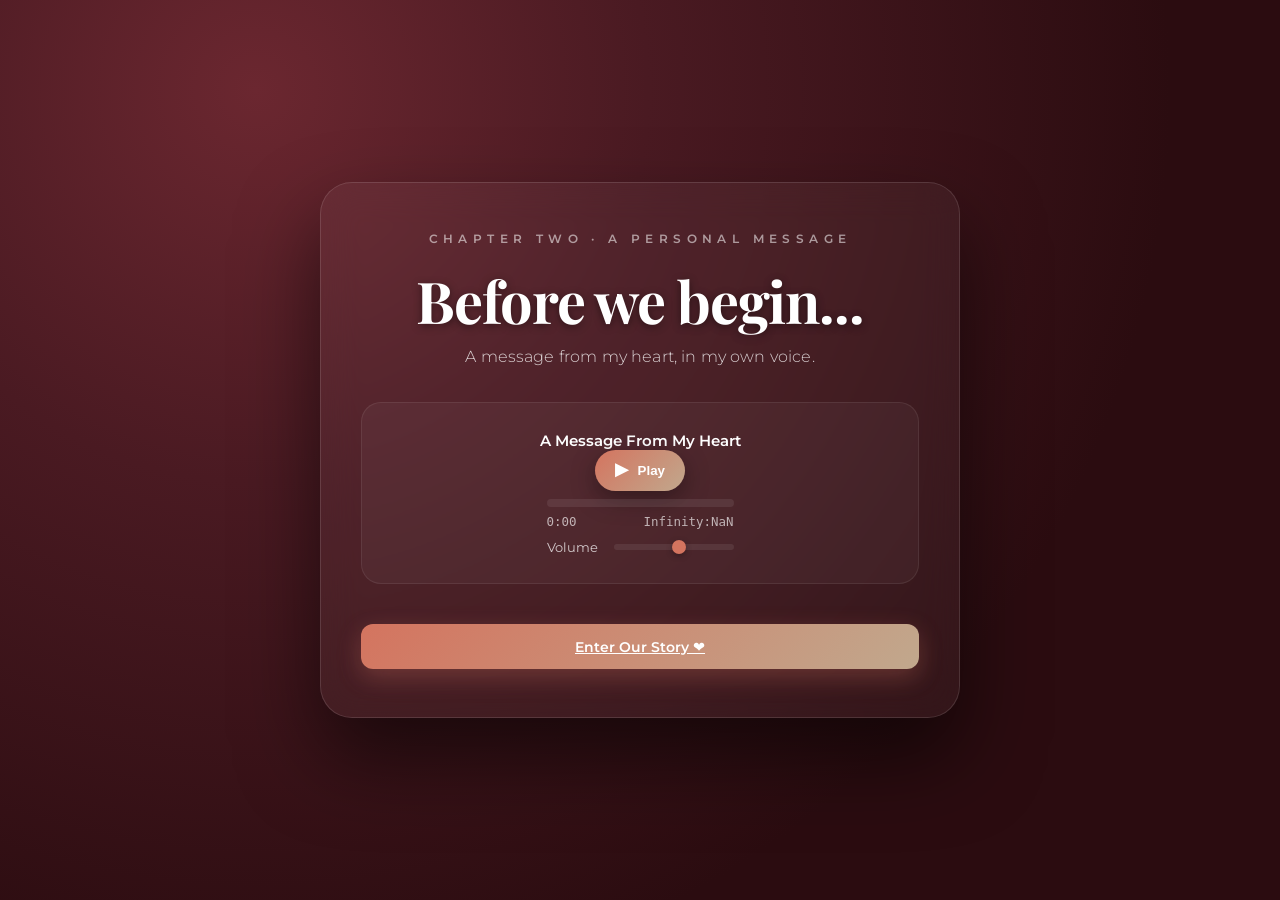
==== gateway.html @ 9b50cc60 "another test" ====
<!DOCTYPE html>
<html lang="en">
<head>
  <meta charset="UTF-8" />
  <meta name="viewport" content="width=device-width, initial-scale=1.0" />
  <title>RTJourney - Gateway</title>
  <link rel="stylesheet" href="style.css" />
  <link href="https://fonts.googleapis.com/css2?family=Playfair+Display:wght@600;700;900&family=Montserrat:wght@300;400;600;700&display=swap" rel="stylesheet">
</head>
<body>
  <div class="gateway-container">
    <div class="gateway-card">
      <p class="gateway-label">Chapter Two · A Personal Message</p>
      <h1>Before we begin...</h1>
      <p class="gateway-subtitle">A message from my heart, in my own voice.</p>

      <div class="audio-player">
        <div class="player-header">
          <span class="player-title">A Message From My Heart</span>
        </div>

        <div class="player-wrap">
          <audio id="gateway-audio" preload="auto">
            <source src="public/voice-note.ogg" type="audio/ogg">
            <source src="public/voice-note.mp3" type="audio/mpeg">
            Your browser does not support audio playback.
          </audio>

          <button id="gateway-play-btn" class="play-btn" aria-pressed="false" aria-label="Play audio">
            <span class="play-icon">▶</span>
            <span class="play-label">Play</span>
          </button>
          
          <div class="progress-container" aria-hidden="false">
            <div class="progress-bar" id="gateway-progress">
              <div class="progress-fill" id="gateway-progress-fill"></div>
            </div>
            <div class="time-row">
              <span id="gateway-current">0:00</span>
              <span id="gateway-duration">0:00</span>
            </div>
          </div>

          <div class="controls-row" style="margin-top:0.6rem;">
            <div class="volume-label">Volume</div>
            <input id="gateway-volume" class="volume-slider" type="range" min="0" max="100" value="55" aria-label="Volume">
          </div>
        </div>

        <!-- caption removed per design -->
      </div>

      <a href="story.html" id="enter-story-btn" class="btn-enter-story">Enter Our Story ❤️</a>
    </div>
  </div>
      <script>
        (function() {
          const audio = document.getElementById('gateway-audio');
          const btn = document.getElementById('gateway-play-btn');
          const progress = document.getElementById('gateway-progress');
          const fill = document.getElementById('gateway-progress-fill');
          const currentEl = document.getElementById('gateway-current');
          const durationEl = document.getElementById('gateway-duration');
          const volume = document.getElementById('gateway-volume');

          if (!audio || !btn) return;

          // Medium default volume
          audio.volume = 0.55;
          if (volume) volume.value = Math.round(audio.volume * 100);

          function formatTime(secs) {
            if (isNaN(secs)) return '0:00';
            const m = Math.floor(secs / 60);
            const s = Math.floor(secs % 60).toString().padStart(2, '0');
            return `${m}:${s}`;
          }

          // Update progress bar and time
          function updateProgress() {
            if (!audio.duration) return;
            const pct = (audio.currentTime / audio.duration) * 100;
            fill.style.width = pct + '%';
            currentEl.textContent = formatTime(audio.currentTime);
          }

          audio.addEventListener('timeupdate', updateProgress);

          audio.addEventListener('loadedmetadata', () => {
            durationEl.textContent = formatTime(audio.duration);
          });

          // Seek on progress bar click
          progress.addEventListener('click', (e) => {
            const rect = progress.getBoundingClientRect();
            const x = e.clientX - rect.left;
            const pct = Math.max(0, Math.min(1, x / rect.width));
            if (audio.duration) audio.currentTime = pct * audio.duration;
            updateProgress();
          });

          // Play/pause toggle
          btn.addEventListener('click', async () => {
            try {
              if (audio.paused) {
                await audio.play();
                btn.classList.add('playing');
                btn.setAttribute('aria-pressed', 'true');
                btn.querySelector('.play-label').textContent = 'Pause';
              } else {
                audio.pause();
                btn.classList.remove('playing');
                btn.setAttribute('aria-pressed', 'false');
                btn.querySelector('.play-label').textContent = 'Play';
              }
            } catch (err) {
              console.error('Playback failed:', err);
            }
          });

          audio.addEventListener('ended', () => {
            btn.classList.remove('playing');
            btn.setAttribute('aria-pressed', 'false');
            btn.querySelector('.play-label').textContent = 'Play';
            fill.style.width = '0%';
            currentEl.textContent = formatTime(0);
          });

          // Volume slider
          if (volume) {
            volume.addEventListener('input', (e) => {
              const v = parseInt(e.target.value, 10) / 100;
              audio.volume = v;
            });
          }
        })();
      </script>
        <script>
          // When user clicks Enter Our Story, mark to trigger celebration on next page
          (function(){
            const enterBtn = document.getElementById('enter-story-btn');
            if (!enterBtn) return;
            enterBtn.addEventListener('click', (e) => {
              // set flag so story page shows celebration immediately and hides content
              try { sessionStorage.setItem('celebrateOnLoad', 'true'); } catch (err) {}
              // allow link navigation to proceed
            });
          })();
        </script>
    </body>
    </html>
---- style.css ----
@import url('https://fonts.googleapis.com/css2?family=Outfit:wght@300;400;500;600;700&family=Playfair+Display:ital,wght@0,400;0,500;0,600;0,700;1,400;1,600&display=swap');

:root {
  --background: #fdfcf9;
  --foreground: #2d2624;
  --card: #ffffff;
  --card-foreground: #2d2624;
  --primary: #d4745f;
  --primary-light: #e8a898;
  --primary-rgb: 212, 116, 95;
  --accent: #c1a88d;
  --accent-light: #e5d5c8;
  --border: #f0e6e1;
  --muted-foreground: #7a6e6a;
  --shadow-sm: 0 2px 8px rgba(212, 116, 95, 0.04);
  --shadow-md: 0 10px 30px rgba(212, 116, 95, 0.06);
  --shadow-lg: 0 20px 40px rgba(212, 116, 95, 0.1);
  --radius: 1rem;
}

/* Base resets */
* {
  box-sizing: border-box;
  margin: 0;
  padding: 0;
}

html {
  font-family: 'Outfit', sans-serif;
  background-color: var(--background);
  color: var(--foreground);
  scroll-behavior: smooth;
}

body {
  min-height: 100vh;
  display: flex;
  flex-direction: column;
}

/* Typography utilities */
h1, h2, h3, .font-heading {
  font-family: 'Playfair Display', Georgia, serif;
}

.text-gradient {
  background: linear-gradient(135deg, var(--primary), var(--accent));
  -webkit-background-clip: text;
  -webkit-text-fill-color: transparent;
  background-clip: text;
}

/* Global helper classes */
.max-w-6xl {
  max-width: 1150px;
  margin: 0 auto;
  width: 100%;
}

.glow-hover {
  transition: all 0.3s ease;
}

.glow-hover:hover {
  box-shadow: 0 10px 30px rgba(var(--primary-rgb), 0.15);
  transform: translateY(-4px);
}

.heart-pulse {
  animation: heartPulse 1.5s ease-in-out infinite;
  display: inline-block;
}

@keyframes heartPulse {
  0%, 100% { transform: scale(1); }
  50% { transform: scale(1.15); }
}

/* Header Navbar Styles */
header.sticky-nav {
  position: sticky;
  top: 0;
  z-index: 50;
  border-bottom: 1px solid var(--border);
  overflow: hidden;
  height: 8rem;
  width: 100%;
  background-color: #000;
}

header.sticky-nav .nav-bg-wrapper {
  position: relative;
  width: 100%;
  height: 100%;
}

header.sticky-nav img.nav-bg-img {
  width: 100%;
  height: 100%;
  object-fit: cover;
  transition: all 0.3s ease;
  filter: brightness(0.75);
}

/* Dark overlay: fully clear by default, dims and blurs on hover */
header.sticky-nav .nav-overlay {
  position: absolute;
  inset: 0;
  background-color: rgba(0, 0, 0, 0.4);
  backdrop-filter: blur(2px);
  -webkit-backdrop-filter: blur(2px);
  transition: all 0.3s ease;
  z-index: 1;
}

header.sticky-nav .nav-content {
  position: absolute;
  inset: 0;
  z-index: 2;
  padding: 0 1.5rem;
  display: flex;
  align-items: center;
  justify-content: center;
}

header.sticky-nav .nav-title-group {
  position: absolute;
  left: 50%;
  transform: translateX(-50%);
  text-align: center;
}

header.sticky-nav .nav-title-group h1 {
  font-size: clamp(2.5rem, 5vw, 4rem);
  font-weight: 900;
  color: #ffffff;
  text-shadow: 0 3px 8px rgba(0,0,0,0.6);
  letter-spacing: -0.02em;
}

header.sticky-nav .nav-title-group p {
  font-size: 0.75rem;
  color: rgba(255, 255, 255, 0.9);
  text-shadow: 0 1px 2px rgba(0,0,0,0.5);
  margin-top: 0.2rem;
}

header.sticky-nav nav.nav-links {
  display: none;
  gap: 1.5rem;
}

header.sticky-nav nav.nav-links a {
  font-size: 0.8rem;
  font-weight: 500;
  color: #ffffff;
  text-shadow: 0 1px 2px rgba(0,0,0,0.5);
  text-decoration: none;
  transition: color 0.2s ease;
}

header.sticky-nav nav.nav-links a:hover {
  color: var(--primary-light);
}

header.sticky-nav .nav-heart {
  font-size: 1.25rem;
  cursor: pointer;
  transition: transform 0.2s ease;
  user-select: none;
  position: absolute;
  right: 1.5rem;
}

header.sticky-nav .nav-heart:hover {
  transform: scale(1.25);
}

/* Hero Section */
.hero-sec {
  position: relative;
  overflow: hidden;
  padding: 5rem 1.5rem;
}

.hero-bg-1 {
  position: absolute;
  top: 2.5rem;
  left: 2.5rem;
  width: 18rem;
  height: 18rem;
  background-color: rgba(212, 116, 95, 0.08);
  border-radius: 9999px;
  filter: blur(48px);
  pointer-events: none;
}

.hero-bg-2 {
  position: absolute;
  bottom: 2.5rem;
  right: 2.5rem;
  width: 24rem;
  height: 24rem;
  background-color: rgba(193, 168, 141, 0.08);
  border-radius: 9999px;
  filter: blur(64px);
  pointer-events: none;
}

.hero-grid {
  position: relative;
  display: grid;
  gap: 3rem;
  grid-template-columns: 1fr;
  align-items: center;
}

@media (min-width: 768px) {
  .hero-grid {
    grid-template-columns: 1fr 1fr;
  }
}

.hero-text-side {
  display: flex;
  flex-direction: column;
  gap: 1.5rem;
}

.hero-title-group h2 {
  font-size: 1.85rem;
  font-weight: 700;
  line-height: 1.15;
  margin-bottom: 0.75rem;
  white-space: nowrap;
  overflow-wrap: normal;
}

@media (min-width: 768px) {
  .hero-title-group h2 {
    font-size: 2.2rem;
  }
}

.hero-title-group p {
  font-size: 0.9rem;
  color: var(--muted-foreground);
}

.hero-cards-stack {
  display: flex;
  flex-direction: row;
  gap: 0.5rem;
  align-items: center;
  justify-content: center;
  background: linear-gradient(180deg, rgba(255,255,255,0.9), var(--card));
  border-radius: 9999px;
  padding: 0.6rem;
  width: max-content;
  height: auto;
  box-shadow: var(--shadow-lg);
  border: 1px solid var(--border);
  margin-top: 1rem;
  transition: transform 0.28s ease, box-shadow 0.28s ease;
}

.hero-cards-stack:hover {
  transform: translateY(-4px);
  box-shadow: 0 24px 42px rgba(212, 116, 95, 0.1);
}

/* Make two identical circular badges sit close together and allow wrapped text */
.hero-cards-stack .card-accent-border {
  width: 6.25rem;
  height: 6.25rem;
  padding: 0.6rem;
  border-radius: 50%;
  display: flex;
  flex-direction: column;
  align-items: center;
  justify-content: center;
  text-align: center;
  background: linear-gradient(180deg, rgba(255,255,255,0.6), rgba(245,240,238,0.6));
  border: 1px solid rgba(0,0,0,0.03);
  box-shadow: var(--shadow-sm);
  white-space: normal;
  overflow-wrap: break-word;
  word-break: break-word;
}

.hero-cards-stack .card-accent-border .card-bold {
  font-size: 0.95rem;
  line-height: 1.05;
}

.hero-cards-stack .card-accent-border .card-muted {
  font-size: 0.68rem;
  margin-top: 0.25rem;
}

@media (min-width: 768px) {
  .hero-cards-stack {
    gap: 0.6rem;
    padding: 0.75rem;
  }
  .hero-cards-stack .card-accent-border {
    width: 7rem;
    height: 7rem;
  }
}

.card-accent-border {
  background: var(--card);
  border: 1px solid var(--border);
  border-radius: var(--radius);
  padding: 1.25rem;
}

.card-accent-border p.card-bold {
  font-size: 0.9rem;
  font-weight: 600;
  margin-bottom: 0.25rem;
}

.card-accent-border p.card-muted {
  font-size: 0.75rem;
  color: var(--muted-foreground);
}

.hero-interactive-card {
  cursor: pointer;
  transition: all 0.3s ease;
}

.hero-interactive-card:hover {
  transform: scale(1.02);
}

.hero-interactive-card:active {
  transform: scale(0.98);
}

.hero-interactive-card .card-bold {
  font-size: 1.5rem !important;
}

.hero-img-side {
  position: relative;
  height: 20rem;
  min-height: 20rem;
  margin-top: 2.5rem;
}

@media (min-width: 768px) {
  .hero-img-side {
    height: 100%;
    min-height: 25rem;
    margin-top: 3rem;
  }
}

.hero-img-wrapper {
  position: absolute;
  inset: 0;
  border-radius: 50%;
  overflow: hidden;
  box-shadow: var(--shadow-md);
  transition: transform 0.45s ease;
}

@media (min-width: 768px) {
  .hero-img-wrapper {
    transform: translateX(8%);
  }
}

.hero-img-wrapper img {
  width: 100%;
  height: 100%;
  object-fit: cover;
  border-radius: 50%;
}

.hero-img-border {
  position: absolute;
  top: -0.9rem;
  left: -0.9rem;
  width: calc(100% + 1.8rem);
  height: calc(100% + 1.8rem);
  border: 2px solid var(--primary);
  border-radius: 50%;
  pointer-events: none;
  z-index: -1;
  transition: transform 0.45s ease;
}

@media (min-width: 768px) {
  .hero-img-border {
    transform: translateX(8%);
  }
}

/* Timeline Section */
.timeline-sec {
  padding: 5rem 1.5rem;
  background-color: rgba(212, 116, 95, 0.02);
}

.section-header {
  text-align: center;
  margin-bottom: 3.5rem;
}

.section-header h2 {
  font-size: 1.75rem;
  font-weight: 700;
  margin-bottom: 0.75rem;
}

@media (min-width: 768px) {
  .section-header h2 {
    font-size: 2.25rem;
  }
}

.section-header p {
  font-size: 0.9rem;
  color: var(--muted-foreground);
}

/* Desktop Timeline Layout */
.timeline-desktop {
  display: none;
  position: relative;
}

@media (min-width: 768px) {
  .timeline-desktop {
    display: block;
  }
}

.timeline-row {
  display: flex;
  margin-bottom: 3rem;
  position: relative;
}

.timeline-row.reverse {
  flex-direction: row-reverse;
}

.timeline-card-col {
  width: 50%;
  padding-right: 2rem;
  display: flex;
  align-items: center;
}

.timeline-row.reverse .timeline-card-col {
  padding-right: 0;
  padding-left: 2rem;
}

.timeline-card {
  background: var(--card);
  border: 1px solid var(--border);
  border-radius: var(--radius);
  padding: 1.5rem;
  width: 100%;
}

.timeline-card .icon {
  font-size: 1.5rem;
  margin-bottom: 0.5rem;
}

.day-badge {
  display: inline-block;
  background-color: rgba(212, 116, 95, 0.1);
  color: var(--primary);
  padding: 0.25rem 0.75rem;
  border-radius: 9999px;
  font-size: 0.75rem;
  font-weight: 600;
  margin-bottom: 0.5rem;
}

.timeline-card h3 {
  font-size: 1.15rem;
  font-weight: 700;
  margin-bottom: 0.25rem;
  font-style: italic;
}

.timeline-card .date {
  font-size: 0.75rem;
  color: var(--muted-foreground);
  margin-bottom: 0.5rem;
}

.timeline-card .desc {
  font-size: 0.8rem;
  line-height: 1.4;
  margin-bottom: 1rem;
}

.btn-proposal {
  width: 100%;
  background: linear-gradient(135deg, var(--primary), var(--accent));
  color: #ffffff;
  border: none;
  font-size: 0.75rem;
  font-weight: 600;
  padding: 0.6rem 1rem;
  border-radius: 0.5rem;
  cursor: pointer;
  transition: all 0.2s ease;
}

.btn-proposal:hover {
  box-shadow: 0 4px 12px rgba(var(--primary-rgb), 0.3);
  transform: scale(1.03);
}

.timeline-dot-col {
  width: 0;
  display: flex;
  justify-content: center;
  align-items: center;
  position: relative;
}

/* Timeline Emojis Connector segments */
.timeline-dot-col .connector-half {
  position: absolute;
  width: 1rem;
  display: flex;
  flex-direction: column;
  justify-content: space-around;
  align-items: center;
  pointer-events: none;
  z-index: 0;
}

.timeline-dot-col .connector-top {
  top: -24px;
  bottom: 20px;
}

.timeline-dot-col .connector-bottom {
  top: 20px;
  bottom: -24px;
}

.timeline-dot-col .connector-half span {
  font-size: 10px;
  opacity: 0.75;
  animation: heartPulse 1.5s ease-in-out infinite;
}

.timeline-dot-col .main-heart-dot {
  font-size: 1.5rem;
  z-index: 10;
  background-color: rgba(253, 252, 249, 0.95);
  padding: 0.25rem;
  border-radius: 9999px;
  border: 1px solid rgba(var(--primary-rgb), 0.15);
  user-select: none;
  box-shadow: var(--shadow-sm);
  display: flex;
  align-items: center;
  justify-content: center;
}

.timeline-space-col {
  width: 50%;
}

/* Mobile Timeline Layout */
.timeline-mobile {
  display: flex;
  flex-direction: column;
  gap: 1rem;
}

@media (min-width: 768px) {
  .timeline-mobile {
    display: none;
  }
}

.mobile-tabs {
  display: flex;
  gap: 0.5rem;
  overflow-x: auto;
  padding-bottom: 0.75rem;
  scrollbar-width: none;
}

.mobile-tabs::-webkit-scrollbar {
  display: none;
}

.mobile-tab-btn {
  flex-shrink: 0;
  background-color: var(--card);
  border: 1px solid var(--border);
  color: var(--foreground);
  padding: 0.5rem 1rem;
  border-radius: 0.5rem;
  font-size: 0.75rem;
  font-weight: 500;
  cursor: pointer;
  transition: all 0.2s ease;
}

.mobile-tab-btn.active {
  background-color: var(--primary);
  color: #ffffff;
  border-color: var(--primary);
}

/* Testimonials Section */
.testimonials-sec {
  padding: 5rem 1.5rem;
}

.testimonials-grid {
  display: none;
  grid-template-columns: repeat(auto-fit, minmax(20rem, 1fr));
  gap: 2rem;
  justify-items: center;
  align-items: start;
}

@media (min-width: 768px) {
  .testimonials-grid {
    display: grid;
  }
}

.testimonial-card {
  position: relative;
  border: 1px solid rgba(255,255,255,0.16);
  border-radius: 50%;
  padding: 2.25rem 2rem;
  display: flex;
  flex-direction: column;
  justify-content: center;
  align-items: center;
  text-align: center;
  overflow: hidden;
  width: min(28rem, 100%);
  min-height: 30rem;
  max-width: 28rem;
  margin: 0 auto;
  box-shadow: 0 28px 70px rgba(0, 0, 0, 0.12);
  backdrop-filter: blur(10px);
  background-clip: padding-box;
  gap: 1.25rem;
}

.testimonial-card > div {
  width: 100%;
  max-width: 22rem;
  margin: 0 auto;
  display: flex;
  flex-direction: column;
  align-items: center;
  justify-content: center;
  gap: 1rem;
}

.traits-group {
  justify-content: center;
}

.btn-secret {
  width: 100%;
  max-width: 15rem;
  margin: 1.75rem auto 0;
  display: block;
  background: linear-gradient(135deg, var(--primary), var(--accent));
  color: #ffffff;
  border: none;
  font-size: 0.85rem;
  font-weight: 600;
  padding: 0.85rem 1rem;
  border-radius: 1rem;
  cursor: pointer;
  transition: all 0.2s ease;
}

.bg-ray-gradient {
  background: radial-gradient(circle at top left, rgba(212, 116, 95, 0.24), rgba(212, 116, 95, 0.08) 40%, transparent 68%),
              radial-gradient(circle at bottom right, rgba(255, 255, 255, 0.3), transparent 54%),
              var(--card-background, rgba(255, 255, 255, 0.05));
}

.bg-teena-gradient {
  background: radial-gradient(circle at top right, rgba(193, 168, 141, 0.18), rgba(193, 168, 141, 0.08) 45%, transparent 72%),
              radial-gradient(circle at bottom left, rgba(255, 255, 255, 0.2), transparent 50%),
              var(--card-background, rgba(255, 255, 255, 0.05));
}

.testimonial-card .quote-mark {
  position: absolute;
  top: -0.75rem;
  right: 1rem;
  font-size: 2.5rem;
  opacity: 0.15;
  color: var(--primary);
  font-family: serif;
}

.testimonial-profile {
  margin-bottom: 1rem;
  text-align: center;
}

.testimonial-profile .testimonial-avatar {
  width: 6.5rem;
  height: 6.5rem;
  display: block;
  margin: 0 auto 0.75rem;
  border-radius: 9999px;
  object-fit: cover;
  border: 2px solid rgba(255,255,255,0.45);
  box-shadow: 0 18px 38px rgba(0, 0, 0, 0.14);
  transition: transform 0.3s ease, box-shadow 0.3s ease;
}

.testimonial-profile .testimonial-avatar:hover {
  transform: translateY(8px) scale(1.08);
  box-shadow: 0 22px 40px rgba(0, 0, 0, 0.2);
}

.testimonial-profile .emoji {
  font-size: 2rem;
  margin-bottom: 0.5rem;
}

.testimonial-profile h3 {
  font-size: 1.15rem;
  font-weight: 700;
  color: var(--foreground);
}

.testimonial-profile .nick {
  font-size: 0.75rem;
  color: var(--muted-foreground);
  margin-bottom: 0.15rem;
}

.testimonial-profile .loc {
  font-size: 0.75rem;
  color: var(--muted-foreground);
}

.testimonial-card blockquote {
  display: none;
}

.testimonial-card .hidden-quote {
  display: none;
}

.traits-group {
  display: flex;
  flex-wrap: wrap;
  gap: 0.5rem;
  margin-bottom: 1.25rem;
}

.trait-tag {
  background-color: var(--card);
  border: 1px solid var(--border);
  font-size: 0.7rem;
  font-weight: 500;
  padding: 0.25rem 0.65rem;
  border-radius: 9999px;
  cursor: default;
  transition: all 0.2s ease;
}

.trait-tag:hover {
  background-color: var(--primary);
  color: #ffffff;
  border-color: var(--primary);
}

.btn-secret {
  width: 100%;
  max-width: 14rem;
  margin: 0 auto;
  display: block;
  background: linear-gradient(135deg, var(--primary), var(--accent));
  color: #ffffff;
  border: none;
  font-size: 0.75rem;
  font-weight: 600;
  padding: 0.8rem 1rem;
  border-radius: 0.75rem;
  cursor: pointer;
  transition: all 0.2s ease;
}

.btn-secret:hover {
  box-shadow: 0 6px 16px rgba(var(--primary-rgb), 0.25);
  transform: translateY(2px) scale(1.02);
}

.btn-secret.btn-center {
  margin: 1rem auto 0;
}

.testimonial-card .decor-heart {
  position: relative;
  margin: 1rem auto 0;
  font-size: 1.5rem;
  opacity: 0.95;
}

/* Mobile Testimonials Layout */
.testimonials-mobile {
  display: block;
}

@media (min-width: 768px) {
  .testimonials-mobile {
    display: none;
  }
}

.mobile-carousel-indicator {
  display: flex;
  justify-content: center;
  gap: 0.5rem;
  margin-top: 1.5rem;
}

.carousel-dot {
  width: 0.5rem;
  height: 0.5rem;
  border-radius: 9999px;
  background-color: rgba(0, 0, 0, 0.1);
  border: none;
  cursor: pointer;
  transition: all 0.3s ease;
}

.carousel-dot.active {
  background-color: var(--primary);
  width: 1.5rem;
}

.love-banner {
  margin-top: 3.5rem;
  text-align: center;
}

.love-banner-card {
  background: var(--card);
  border: 1px solid var(--border);
  border-radius: var(--radius);
  padding: 1.75rem;
  max-width: 40rem;
  margin: 0 auto;
}

.love-banner-card p.quote {
  font-size: 1.1rem;
  font-weight: 700;
  margin-bottom: 0.75rem;
  line-height: 1.4;
}

.love-banner-card p.footer-note {
  font-size: 0.8rem;
  color: var(--muted-foreground);
}

/* Footer Section */
footer.site-footer {
  background-color: var(--card);
  border-top: 1px solid var(--border);
  padding: 3rem 1.5rem 2rem;
  margin-top: auto;
}

.footer-grid {
  display: grid;
  gap: 2.5rem;
  grid-template-columns: 1fr;
  margin-bottom: 2rem;
}

@media (min-width: 768px) {
  .footer-grid {
    grid-template-columns: repeat(3, 1fr);
  }
}

.footer-col {
  display: flex;
  flex-direction: column;
  gap: 0.75rem;
}

.footer-col .brand-title {
  font-size: 1.15rem;
  font-weight: 700;
  background: linear-gradient(135deg, var(--primary), var(--accent));
  -webkit-background-clip: text;
  -webkit-text-fill-color: transparent;
  background-clip: text;
  display: inline-block;
}

.footer-col h3 {
  font-size: 0.85rem;
  font-weight: 600;
  letter-spacing: 0.05em;
  text-transform: uppercase;
}

.footer-col p, .footer-col ul {
  font-size: 0.75rem;
  color: var(--muted-foreground);
  line-height: 1.5;
}

.footer-col ul {
  list-style-type: none;
  display: flex;
  flex-direction: column;
  gap: 0.35rem;
}

.footer-divider {
  border-top: 1px solid var(--border);
  margin-bottom: 1.5rem;
}

.footer-bottom {
  display: flex;
  flex-direction: column;
  gap: 1rem;
  font-size: 0.75rem;
  color: var(--muted-foreground);
  text-align: center;
}

@media (min-width: 768px) {
  .footer-bottom {
    flex-direction: row;
    justify-content: space-between;
    text-align: left;
  }
}

/* Balloon Celebration elements */
.balloon-wrapper {
  position: fixed;
  inset: 0;
  pointer-events: none;
  z-index: 9999;
  overflow: hidden;
  opacity: 0;
  transition: opacity 1s ease;
}

.balloon-wrapper.active {
  opacity: 1;
  pointer-events: auto;
}

/* Dark, warm overlay behind balloons to complement fonts/colors */
.balloon-wrapper::before {
  content: '';
  position: absolute;
  inset: 0;
  z-index: 0;
  /* Strong, nearly-opaque warm overlay so underlying page cannot be seen */
  background: radial-gradient(circle at 20% 10%, rgba(107,39,48,0.96), rgba(42,14,18,0.98));
}

.balloon-container { z-index: 1; position: relative; }
.balloon-text { z-index: 2; }

/* Make the anniversary message cover the entire viewport */
.balloon-text-box {
  width: 100%;
  height: 100vh; /* full viewport height */
  display: flex;
  align-items: center;
  justify-content: center;
  flex-direction: column;
  text-align: center;
  z-index: 3;
}

.balloon-text-box h2 {
  color: #fff;
  font-size: clamp(2.4rem, 5vw, 5rem);
  margin: 0 1rem 0.5rem;
  transform-origin: center center;
  animation: anniversaryEntrance 1s cubic-bezier(.2,.9,.3,1) both;
}

.balloon-text-box p {
  color: rgba(255,255,255,0.95);
  font-size: clamp(1.4rem, 2.4vw, 2.4rem);
  transform-origin: center center;
  animation: anniversaryEntrance 1s cubic-bezier(.2,.9,.3,1) both;
  animation-delay: 0.12s;
  font-weight: 600;
  margin: 0;
}

/* Background bubbles behind balloons for richer celebratory backdrop */
.bg-bubbles {
  position: absolute;
  inset: 0;
  z-index: 0;
  overflow: hidden;
  pointer-events: none;
}
.bg-bubble {
  position: absolute;
  border-radius: 50%;
  background: rgba(255,255,255,0.06);
  box-shadow: inset 0 2px 6px rgba(255,255,255,0.02);
  opacity: 0.6;
  animation: bubbleFloat 8s linear infinite;
}
@keyframes bubbleFloat {
  0% { transform: translateY(100vh) scale(0.6); opacity: 0; }
  10% { opacity: 0.6; }
  80% { opacity: 0.6; }
  100% { transform: translateY(-30vh) scale(1); opacity: 0; }
}

/* Anniversary text entrance animation */
@keyframes anniversaryEntrance {
  0% { transform: translateY(18px) scale(0.96); opacity: 0; }
  60% { transform: translateY(-6px) scale(1.02); opacity: 1; }
  100% { transform: translateY(0) scale(1); opacity: 1; }
}

/* Story page background: blend of sea blue, sunset, faded pink, light blue and teal */
body.story-page {
  background: linear-gradient(135deg, #2e8bc0 0%, #2e8bc0 22%, #f78056 40%, #f3b3c2 54%, #ffffff 72%, #eef6ff 88%, #2b9b9b 100%);
  min-height: 100vh;
  background-attachment: fixed;
}

/* When celebration is active, hide page chrome to avoid mixing with navbar */
/* Smoothly fade page chrome during celebration */
header, main, footer, .sticky-nav, .nav-content, .fab-celebrate, .modal-overlay {
  transition: opacity 0.9s ease;
}

body.celebration-active header,
body.celebration-active main,
body.celebration-active footer,
body.celebration-active .sticky-nav,
body.celebration-active .nav-content,
body.celebration-active .fab-celebrate,
body.celebration-active .modal-overlay {
  opacity: 0;
  pointer-events: none;
}

/* Ensure balloon overlay remains interactive and on top */
body.celebration-active .balloon-wrapper {
  pointer-events: auto;
}

.balloon-container {
  position: relative;
  width: 100%;
  height: 100%;
}

.balloon-text {
  position: absolute;
  inset: 0;
  display: flex;
  align-items: center;
  justify-content: center;
  animation: fadeIn 0.5s ease-out;
}

.balloon-text-box {
  text-align: center;
  padding: 1.5rem;
}

.balloon-text-box h2 {
  font-size: 2.5rem;
  font-weight: 700;
  color: var(--primary);
  margin-bottom: 0.75rem;
  animation: bounce 0.5s ease-in-out infinite alternate;
}

@media (min-width: 768px) {
  .balloon-text-box h2 {
    font-size: 3.5rem;
  }
}

.balloon-text-box p {
  font-size: 1.25rem;
  font-weight: 500;
}

.balloon-particle {
  position: absolute;
  animation: float-balloon 4s ease-in infinite;
}

@keyframes fadeIn {
  from { opacity: 0; }
  to { opacity: 1; }
}

@keyframes bounce {
  from { transform: translateY(0); }
  to { transform: translateY(-10px); }
}

@keyframes float-balloon {
  0% {
    bottom: -100px;
    opacity: 0;
  }
  10% {
    opacity: 1;
  }
  90% {
    opacity: 1;
  }
  100% {
    bottom: 100vh;
    opacity: 0;
    transform: translateX(100px);
  }
}

/* Navbar balloons */
.navbar-balloons {
  position: absolute;
  top: 0;
  left: 0;
  right: 0;
  height: 100%;
  pointer-events: none;
  z-index: 60;
  overflow: visible;
}
.navbar-balloon {
  position: absolute;
  border-radius: 50%;
  box-shadow: 0 8px 18px rgba(0,0,0,0.12);
  opacity: 0.95;
  transform-origin: center bottom;
  animation: navFloat 6s ease-in-out infinite;
}
@keyframes navFloat {
  0% { transform: translateY(0) translateX(0) rotate(0deg); }
  25% { transform: translateY(-8px) translateX(6px) rotate(4deg); }
  50% { transform: translateY(-14px) translateX(-6px) rotate(-3deg); }
  75% { transform: translateY(-8px) translateX(6px) rotate(2deg); }
  100% { transform: translateY(0) translateX(0) rotate(0deg); }
}

/* Longer, slower variation */
.navbar-balloon.slow { animation-duration: 9s; }
.navbar-balloon.fast { animation-duration: 5s; }


.fab-celebrate {
  position: fixed;
  bottom: 1.5rem;
  right: 1.5rem;
  z-index: 40;
  display: flex;
  align-items: center;
  gap: 0.5rem;
  background-color: rgba(255, 255, 255, 0.9);
  backdrop-filter: blur(8px);
  -webkit-backdrop-filter: blur(8px);
  border: 1px solid var(--border);
  box-shadow: var(--shadow-lg);
  padding: 0.65rem 1.25rem;
  border-radius: 9999px;
  font-size: 0.75rem;
  font-weight: 600;
  color: var(--primary);
  cursor: pointer;
  transition: all 0.3s ease;
  border: none;
}

.fab-celebrate:hover {
  transform: scale(1.05);
  box-shadow: 0 15px 35px rgba(212, 116, 95, 0.15);
}

.fab-celebrate:active {
  transform: scale(0.95);
}

.fab-celebrate span.balloon {
  animation: bounce 0.6s ease-in-out infinite alternate;
  display: inline-block;
}

/* Modals Overlay (View Proposal & Secrets Modal) */
.modal-overlay {
  position: fixed;
  inset: 0;
  z-index: 100;
  display: flex;
  align-items: center;
  justify-content: center;
  background-color: rgba(0, 0, 0, 0.5);
  backdrop-filter: blur(4px);
  -webkit-backdrop-filter: blur(4px);
  padding: 1rem;
  animation: fadeIn 0.3s ease-out;
}

.modal-box {
  background: var(--card);
  border-radius: var(--radius);
  box-shadow: var(--shadow-lg);
  max-width: 28rem;
  width: 100%;
  overflow: hidden;
  animation: slideUp 0.3s cubic-bezier(0.16, 1, 0.3, 1);
  display: flex;
  flex-direction: column;
}

@keyframes slideUp {
  from { transform: translateY(15px); opacity: 0; }
  to { transform: translateY(0); opacity: 1; }
}

.modal-img-area {
  position: relative;
  width: 100%;
  height: 15rem;
}

.modal-img-area img {
  width: 100%;
  height: 100%;
  object-fit: cover;
}

.modal-body {
  padding: 1.5rem;
  text-align: center;
}

.modal-body h3 {
  font-size: 1.35rem;
  font-weight: 700;
  margin-bottom: 0.5rem;
}

.modal-body p.modal-subtitle {
  font-size: 0.75rem;
  color: var(--muted-foreground);
  margin-bottom: 1rem;
}

.modal-body p.modal-desc {
  font-size: 0.9rem;
  line-height: 1.5;
  font-style: italic;
  margin-bottom: 1.5rem;
}

.btn-modal-close {
  width: 100%;
  background-color: var(--primary);
  color: #ffffff;
  border: none;
  font-size: 0.8rem;
  font-weight: 600;
  padding: 0.7rem;
  border-radius: 0.5rem;
  cursor: pointer;
  transition: background-color 0.2s ease;
}

.btn-modal-close:hover {
  background-color: rgba(var(--primary-rgb), 0.9);
}

.balloon-dismiss-btn {
  position: fixed;
  inset: 0;
  background: transparent;
  border: none;
  cursor: default;
  z-index: 5;
  pointer-events: auto;
}

/* --- Multi-page Chapter Redesign Additions --- */

/* Page transition overlays */
.transition-overlay {
  position: fixed;
  inset: 0;
  background-color: var(--background);
  z-index: 10000;
  opacity: 1;
  pointer-events: auto;
  transition: opacity 0.5s ease;
}
.transition-overlay.fade-out-trigger {
  opacity: 1;
  pointer-events: auto;
}
.transition-overlay.inactive {
  opacity: 0;
  pointer-events: none;
}

/* Chapter 1: Welcome experience elements */
.welcome-container {
  display: flex;
  flex-direction: column;
  align-items: center;
  justify-content: center;
  min-height: calc(100vh - 8rem);
  padding: 2rem 1.5rem;
  position: relative;
  overflow: hidden;
}

.welcome-title-group {
  text-align: center;
  margin-bottom: 2.5rem;
  z-index: 10;
}

.welcome-title-group h2 {
  font-family: 'Playfair Display', Georgia, serif;
  font-size: 2.25rem;
  font-weight: 700;
  margin-bottom: 0.5rem;
  color: var(--foreground);
}

.welcome-title-group p {
  color: var(--muted-foreground);
  font-size: 0.9rem;
}

/* Treasure Hunt styles */
.progress-bar-container {
  width: 100%;
  max-width: 320px;
  background-color: rgba(212, 116, 95, 0.05);
  border: 1px solid var(--border);
  height: 2.5rem;

/* Floating CTA that navigates to the next chapters page */
.floating-cta {
  position: fixed;
  left: 50%;
  transform: translateX(-50%);
  bottom: 1.25rem;
  z-index: 60;
  background: linear-gradient(90deg, rgba(217,75,75,0.95), rgba(74,99,255,0.95));
  color: #fff;
  padding: 0.9rem 1.25rem;
  border-radius: 9999px;
  box-shadow: 0 12px 30px rgba(0,0,0,0.18);
  font-weight: 600;
  font-size: 0.95rem;
  text-decoration: none;
  display: inline-block;
  text-align: center;
  transition: transform 0.25s ease, box-shadow 0.25s ease, opacity 0.2s ease;
}
.floating-cta:hover { transform: translateX(-50%) translateY(-6px) scale(1.02); box-shadow: 0 18px 40px rgba(0,0,0,0.22); }
.floating-cta:active { transform: translateX(-50%) scale(0.98); }

/* Next page content styles */
.next-main {
  min-height: calc(100vh - 8rem);
  padding: 4rem 1.5rem;
  display: flex;
  align-items: flex-start;
  justify-content: center;
  gap: 2rem;
}
.next-card {
  background: rgba(255,255,255,0.92);
  border: 1px solid rgba(0,0,0,0.04);
  border-radius: 1rem;
  padding: 2rem;
  max-width: 60rem;
  width: 100%;
  box-shadow: var(--shadow-md);
}
.next-section-header {
  text-align: center;
  margin-bottom: 1rem;
}
.next-section-header h2 { font-size: 2rem; color: #111; }
.next-section-header p { color: rgba(0,0,0,0.6); }
.next-columns { display: grid; grid-template-columns: 1fr; gap: 1.5rem; }
@media (min-width: 768px) { .next-columns { grid-template-columns: 1fr 1fr; } }
.next-section { background: transparent; padding: 1rem; border-radius: 0.75rem; }
.next-section h3 { margin-bottom: 0.5rem; font-size: 1.25rem; }
.next-section p { color: var(--muted-foreground); line-height: 1.5; }

/* Interactive CTA Section on story page */
.next-cta-section {
  display: flex;
  justify-content: center;
  align-items: center;
  padding: 2rem 1rem;
}
.next-cta-section { pointer-events: auto; }

/* Small CTA link used under the love-banner */
.small-cta {
  display: inline-block;
  font-size: 0.95rem;
  font-weight: 700;
  color: var(--primary);
  text-decoration: none;
  padding: 0.4rem 0.8rem;
  border-radius: 9999px;
  border: 1px solid rgba(0,0,0,0.04);
  background: rgba(255,255,255,0.06);
  transition: transform 0.18s ease, box-shadow 0.18s ease, background-color 0.18s ease;
}
.small-cta:hover { transform: translateY(-2px); box-shadow: 0 8px 20px rgba(0,0,0,0.12); background: rgba(217,75,75,0.06); }
.next-cta-bar {
  display: block;
  width: 100%;
  max-width: 1100px;
  background: linear-gradient(90deg, rgba(217,75,75,0.95), rgba(74,99,255,0.95));
  color: #fff;
  padding: 1.25rem 2rem;
  border-radius: 12px;
  text-decoration: none;
  box-shadow: 0 12px 32px rgba(0,0,0,0.18);
  transition: transform 0.25s ease, box-shadow 0.25s ease, background-position 0.4s ease;
  background-size: 200% 100%;
  background-position: left center;
  border: 2px solid rgba(255,255,255,0.12);
  position: relative;
  overflow: hidden;
}
.next-cta-bar:focus { outline: 3px solid rgba(255,255,255,0.2); }
.next-cta-bar .cta-content { display:flex; flex-direction:row; gap:1rem; align-items:center; justify-content:center; }
.next-cta-bar strong { font-size: 1.05rem; }
.next-cta-bar .cta-sub { display:block; font-weight:500; opacity:0.95; }
.next-cta-bar:hover { transform: translateY(-6px); box-shadow: 0 22px 50px rgba(0,0,0,0.28); background-position: right center; }
.next-cta-bar:active { transform: translateY(-2px) scale(0.995); }

/* subtle interactive border glow */
.next-cta-bar::after {
  content: '';
  position: absolute;
  inset: -4px;
  border-radius: 14px;
  pointer-events: none;
  box-shadow: 0 0 0 0 rgba(255,255,255,0.06);
  transition: box-shadow 0.28s ease;
}
.next-cta-bar:hover::after { box-shadow: 0 8px 40px rgba(255,255,255,0.06); }


  border-radius: 9999px;
  margin-bottom: 3rem;
  display: flex;
  align-items: center;
  justify-content: space-between;
  padding: 0 1.25rem;
  position: relative;
  z-index: 10;
}

.progress-bar-container span {
  font-size: 0.85rem;
  font-weight: 600;
  color: var(--primary);
  z-index: 2;
}

.progress-bar-fill {
  position: absolute;
  left: 0;
  top: 0;
  bottom: 0;
  background: linear-gradient(135deg, var(--primary-light), var(--primary));
  border-radius: 9999px;
  width: 0%;
  transition: width 0.4s cubic-bezier(0.4, 0, 0.2, 1);
  z-index: 1;
  opacity: 0.25;
}

.hidden-heart {
  position: absolute;
  font-size: 1.5rem;
  cursor: pointer;
  z-index: 20;
  transition: all 0.3s ease;
  user-select: none;
  animation: heartPulse 1.8s ease-in-out infinite alternate;
  display: flex;
  align-items: center;
  justify-content: center;
}

.hidden-heart:hover {
  transform: scale(1.3);
}

.hidden-heart.found {
  opacity: 0;
  transform: scale(2.5);
  pointer-events: none;
}

/* Memory Jar layout */
.memory-jar-container {
  position: relative;
  width: 140px;
  height: 190px;
  margin-bottom: 3rem;
  z-index: 10;
  user-select: none;
}

.memory-jar {
  width: 100%;
  height: 100%;
  border: 2px solid rgba(212, 116, 95, 0.25);
  border-top-width: 5px;
  border-radius: 25% 25% 15% 15% / 18% 18% 12% 12%;
  background: linear-gradient(135deg, rgba(255,255,255,0.45), rgba(255,255,255,0.1));
  backdrop-filter: blur(8px);
  -webkit-backdrop-filter: blur(8px);
  box-shadow: 0 15px 35px rgba(212, 116, 95, 0.08), inset 0 5px 15px rgba(255,255,255,0.6);
  position: relative;
  overflow: hidden;
  transition: transform 0.2s ease;
}

.memory-jar-container:hover .memory-jar {
  transform: scale(1.03) rotate(1deg);
}

.memory-jar-container:active .memory-jar {
  transform: scale(0.97);
}

.jar-lid {
  position: absolute;
  top: -8px;
  left: 50%;
  transform: translateX(-50%);
  width: 60px;
  height: 12px;
  background-color: var(--accent);
  border-radius: 4px;
  border: 1px solid rgba(0,0,0,0.08);
  box-shadow: 0 2px 4px rgba(0,0,0,0.05);
  z-index: 5;
}

.jar-tag {
  position: absolute;
  top: 30px;
  left: 20px;
  background-color: #fdfaf6;
  border: 1px solid #e3d3c1;
  border-radius: 3px;
  padding: 0.15rem 0.4rem;
  font-size: 8px;
  font-weight: 600;
  color: var(--muted-foreground);
  transform: rotate(-12deg);
  box-shadow: 0 2px 5px rgba(0,0,0,0.05);
  z-index: 4;
  pointer-events: none;
}

.jar-heart {
  position: absolute;
  font-size: 12px;
  color: var(--primary);
  animation: floatUp 3s ease-in-out infinite alternate;
  pointer-events: none;
}

/* Floating scrolls / notes */
.jar-scroll-note {
  position: fixed;
  left: 50%;
  top: 50%;
  transform: translate(-50%, -50%) scale(0);
  background: #fffdf9;
  border: 1px solid #f2e7db;
  border-left: 8px solid var(--primary);
  border-radius: 0.5rem;
  box-shadow: var(--shadow-lg);
  padding: 1.75rem;
  max-width: 320px;
  width: 90%;
  z-index: 500;
  opacity: 0;
  transition: all 0.4s cubic-bezier(0.175, 0.885, 0.32, 1.275);
  text-align: center;
}

.jar-scroll-note.active {
  transform: translate(-50%, -50%) scale(1);
  opacity: 1;
}

.jar-scroll-note h4 {
  font-family: 'Playfair Display', Georgia, serif;
  font-size: 1.25rem;
  margin-bottom: 0.75rem;
  color: var(--primary);
}

.jar-scroll-note p {
  font-size: 0.85rem;
  font-style: italic;
  line-height: 1.5;
  margin-bottom: 1.25rem;
}

.jar-scroll-note button {
  background: var(--primary);
  color: white;
  border: none;
  font-size: 0.75rem;
  font-weight: 600;
  padding: 0.5rem 1.25rem;
  border-radius: 0.25rem;
  cursor: pointer;
  transition: background 0.2s ease;
}

.jar-scroll-note button:hover {
  background: rgba(var(--primary-rgb), 0.9);
}

/* Floating Love Notes envelopes */
.floating-envelope {
  position: absolute;
  font-size: 1.5rem;
  cursor: pointer;
  z-index: 15;
  user-select: none;
  animation: floatEnvelope 8s linear infinite;
  transition: transform 0.2s ease, opacity 0.3s ease;
}

.floating-envelope:hover {
  transform: scale(1.2) rotate(10deg);
}

@keyframes floatEnvelope {
  0% {
    transform: translateY(110vh) rotate(0deg);
    opacity: 0;
  }
  10% {
    opacity: 1;
  }
  90% {
    opacity: 1;
  }
  100% {
    transform: translateY(-20vh) rotate(360deg);
    opacity: 0;
  }
}

/* Page 2: Audio Gateway Custom Player styling */
.gateway-container {
  display: flex;
  flex-direction: column;
  align-items: center;
  justify-content: center;
  min-height: 100vh;
  padding: 3rem 1.5rem;
  /* Warmer, richer gradient inspired by the provided image */
  background: radial-gradient(circle at 20% 10%, #6b2730 0%, #4a1a22 30%, #2b0c10 70%);
  color: #fdfcf9;
  position: relative;
  overflow: hidden;
}

.gateway-card {
  background: rgba(255, 255, 255, 0.045);
  backdrop-filter: blur(18px);
  -webkit-backdrop-filter: blur(18px);
  border: 1.5px solid rgba(255, 255, 255, 0.12);
  border-radius: 2rem;
  padding: 3rem 2.5rem;
  width: 100%;
  max-width: 640px;
  box-shadow: 0 40px 80px rgba(0, 0, 0, 0.55);
  display: flex;
  flex-direction: column;
  align-items: center;
  text-align: center;
  z-index: 10;
}

.gateway-card h1 {
  font-family: 'Playfair Display', Georgia, serif;
  font-size: clamp(2.4rem, 4.5vw, 4rem);
  margin-bottom: 0.6rem;
  color: #fff;
  font-weight: 700;
  white-space: nowrap; /* keep on a single line */
}

.gateway-card .gateway-label {
  font-size: 0.75rem;
  letter-spacing: 0.35em;
  text-transform: uppercase;
  color: rgba(255, 255, 255, 0.55);
  margin-bottom: 1rem;
}

.gateway-card .gateway-subtitle {
  font-size: 1rem;
  color: rgba(255, 255, 255, 0.78);
  margin-bottom: 2.25rem;
  letter-spacing: 0.01em;
}

.gateway-card h2 {
  font-family: 'Playfair Display', Georgia, serif;
  font-size: 2rem;
  margin-bottom: 0.5rem;
  color: #fff;
  font-weight: 700;
}

.gateway-card p.theme-desc {
  font-size: 0.85rem;
  color: rgba(255, 255, 255, 0.6);
  margin-bottom: 2rem;
  letter-spacing: 0.05em;
  text-transform: uppercase;
}

.gateway-card .audio-player {
  width: 100%;
  background: rgba(255, 255, 255, 0.04);
  border: 1.25px solid rgba(255, 255, 255, 0.08);
  border-radius: 1.25rem;
  padding: 1.75rem;
  margin-bottom: 2.5rem;
  display: flex;
  flex-direction: column;
  align-items: center;
}
}

.player-header {
  width: 100%;
  display: flex;
  align-items: center;
  justify-content: flex-start;
}

.player-title {
  font-size: 0.95rem;
  font-weight: 700;
  color: #fff;
}

.audio-player audio {
  width: 100%;
  border-radius: 1rem;
  background: rgba(255, 255, 255, 0.03);
}

.audio-caption {
  width: 100%;
  font-size: 0.82rem;
  color: rgba(255, 255, 255, 0.75);
  background: rgba(255, 255, 255, 0.04);
  border-radius: 1rem;
  padding: 1rem 1.1rem;
  line-height: 1.5;
  text-align: left;
}

/* Waveform anim */
.waveform {
  display: flex;
  align-items: center;
  justify-content: center;
  gap: 5px;
  height: 48px;
  margin-bottom: 1.5rem;
  width: 100%;
}

.wave-bar {
  width: 4px;
  height: 100%;
  background-color: var(--primary);
  border-radius: 4px;
  transform: scaleY(0.15);
  transform-origin: center;
  transition: transform 0.15s ease, background-color 0.3s ease;
}

.wave-bar.playing {
  animation: waveBarPulse 1.2s ease-in-out infinite alternate;
}

@keyframes waveBarPulse {
  0% { transform: scaleY(0.15); }
  100% { transform: scaleY(1); }
}

.player-controls {
  display: flex;
  align-items: center;
  justify-content: center;
  gap: 1.5rem;
  width: 100%;
  margin-bottom: 1rem;
}

.btn-play-pause {
  background: var(--primary);
  border: none;
  width: 48px;
  height: 48px;
  border-radius: 50%;
  display: flex;
  align-items: center;
  justify-content: center;
  cursor: pointer;
  color: white;
  transition: all 0.2s ease;
  box-shadow: 0 4px 15px rgba(212, 116, 95, 0.3);
}

.btn-play-pause:hover {
  transform: scale(1.06);
  background-color: var(--primary-light);
}

.btn-play-pause svg {
  fill: currentColor;
}

.player-track-info {
  text-align: center;
}

.player-track-title {
  font-size: 0.95rem;
  font-weight: 600;
  margin-bottom: 0.2rem;
}

.player-track-time {
  font-size: 0.75rem;
  color: rgba(255, 255, 255, 0.5);
  font-family: monospace;
}

/* Seek slider */
.player-progress-container {
  width: 100%;
  height: 4px;
  background-color: rgba(255, 255, 255, 0.1);
  border-radius: 2px;
  position: relative;
  cursor: pointer;
  margin-top: 1rem;
}

.player-progress-bar {
  position: absolute;
  left: 0;
  top: 0;
  bottom: 0;
  background-color: var(--primary);
  width: 0%;
  border-radius: 2px;
  transition: width 0.1s linear;
}

.btn-enter-story {
  width: 100%;
  background: linear-gradient(135deg, var(--primary), var(--accent));
  color: white;
  border: none;
  font-size: 0.9rem;
  font-weight: 600;
  padding: 0.85rem 1.5rem;
  border-radius: 0.75rem;
  cursor: pointer;
  box-shadow: 0 8px 24px rgba(212, 116, 95, 0.3);
  transition: all 0.3s ease;
}

.btn-enter-story:hover {
  transform: scale(1.03);
  box-shadow: 0 12px 30px rgba(212, 116, 95, 0.4);
}

.btn-enter-story:active {
  transform: scale(0.97);
}

.btn-skip-gateway {
  background: transparent;
  border: none;
  color: rgba(255, 255, 255, 0.4);
  font-size: 0.75rem;
  font-weight: 500;
  cursor: pointer;
  transition: color 0.2s ease;
  margin-top: 1rem;
  text-decoration: underline;
}

.btn-skip-gateway:hover {
  color: rgba(255, 255, 255, 0.8);
}

/* Custom play button for gateway audio */
.play-btn {
  display: inline-flex;
  align-items: center;
  gap: 0.6rem;
  background: linear-gradient(135deg, var(--primary), var(--accent));
  color: #fff;
  border: none;
  padding: 0.75rem 1.25rem;
  border-radius: 999px;
  cursor: pointer;
  font-weight: 600;
  box-shadow: 0 8px 24px rgba(0, 0, 0, 0.35);
}

.play-btn .play-icon {
  font-size: 1.05rem;
  line-height: 1;
}

.play-btn.playing {
  transform: translateY(-1px);
  box-shadow: 0 12px 30px rgba(212, 116, 95, 0.45);
}

/* Progress and volume controls */
.progress-container {
  width: 100%;
  margin-top: 0.5rem;
}
.progress-bar {
  width: 100%;
  height: 8px;
  background: rgba(255,255,255,0.08);
  border-radius: 999px;
  position: relative;
  cursor: pointer;
  overflow: hidden;
}
.progress-fill {
  position: absolute;
  left: 0;
  top: 0;
  bottom: 0;
  width: 0%;
  background: linear-gradient(90deg, var(--primary), var(--accent));
  border-radius: 999px;
  transition: width 0.1s linear;
}
.time-row {
  display: flex;
  justify-content: space-between;
  width: 100%;
  font-family: monospace;
  font-size: 0.78rem;
  color: rgba(255,255,255,0.65);
  margin-top: 0.45rem;
}
.controls-row {
  display: flex;
  align-items: center;
  gap: 1rem;
  width: 100%;
}
.volume-slider {
  -webkit-appearance: none;
  appearance: none;
  width: 120px;
  height: 6px;
  background: rgba(255,255,255,0.08);
  border-radius: 999px;
  outline: none;
}
.volume-slider::-webkit-slider-thumb {
  -webkit-appearance: none;
  appearance: none;
  width: 14px;
  height: 14px;
  border-radius: 50%;
  background: var(--primary);
  box-shadow: 0 2px 6px rgba(0,0,0,0.3);
}
.volume-label {
  font-size: 0.82rem;
  color: rgba(255,255,255,0.75);
}

/* Typography overrides - stylish fonts */
:root {
  --font-sans: 'Montserrat', system-ui, -apple-system, 'Segoe UI', Roboto, 'Helvetica Neue', Arial;
  --font-serif: 'Playfair Display', Georgia, 'Times New Roman', serif;
}

body {
  font-family: var(--font-sans);
  -webkit-font-smoothing: antialiased;
  -moz-osx-font-smoothing: grayscale;
}

.gateway-card h1 {
  font-family: var(--font-serif);
  font-weight: 700;
  letter-spacing: -0.02em;
  text-shadow: 0 2px 8px rgba(0,0,0,0.45);
}

.gateway-card .gateway-label {
  font-family: var(--font-sans);
  letter-spacing: 0.45em;
  font-weight: 600;
}

.gateway-card .gateway-subtitle {
  font-family: var(--font-sans);
  font-weight: 300;
}

.player-title {
  font-family: var(--font-sans);
  font-weight: 600;
}

/* Chapter 4: Future Timeline Styling ("Our Next Chapters") */
.timeline-dot-col .future-line-dot {
  background-color: #ffffff;
  border: 2px dashed var(--accent);
  color: var(--accent);
  font-size: 1.15rem;
  padding: 0.3rem;
}

.timeline-dot-col .connector-future span {
  color: var(--accent);
  opacity: 0.6;
}

/* Chapter 5: Final Love Letter Overlay */
.dark-love-letter-overlay {
  position: fixed;
  inset: 0;
  background-color: #080606;
  z-index: 1000;
  display: flex;
  flex-direction: column;
  align-items: center;
  justify-content: center;
  opacity: 0;
  pointer-events: none;
  transition: opacity 1.5s cubic-bezier(0.25, 1, 0.5, 1);
  overflow: hidden;
  padding: 2rem;
}

.dark-love-letter-overlay.active {
  opacity: 1;
  pointer-events: auto;
}

.star-particle {
  position: absolute;
  width: 2px;
  height: 2px;
  background-color: #ffffff;
  border-radius: 50%;
  pointer-events: none;
}

@keyframes twinkle {
  0% { opacity: 0.1; }
  100% { opacity: 1; }
}

.love-letter-content {
  text-align: center;
  max-width: 600px;
  display: flex;
  flex-direction: column;
  align-items: center;
  gap: 1.5rem;
  z-index: 20;
}

.love-letter-text {
  font-family: 'Playfair Display', Georgia, serif;
  font-size: 1.35rem;
  color: rgba(253, 252, 249, 0);
  line-height: 1.6;
  text-shadow: 0 0 10px rgba(255, 255, 255, 0.1);
  transition: color 1.2s ease, text-shadow 1.2s ease;
}

@media (min-width: 768px) {
  .love-letter-text {
    font-size: 1.85rem;
  }
}

.love-letter-text.revealed {
  color: rgba(253, 252, 249, 0.95);
  text-shadow: 0 0 15px rgba(255, 255, 255, 0.4);
}

.love-letter-text.emphasis {
  font-size: 1.6rem;
  font-weight: 700;
  color: rgba(212, 116, 95, 0);
  margin-top: 1rem;
}

@media (min-width: 768px) {
  .love-letter-text.emphasis {
    font-size: 2.25rem;
  }
}

.love-letter-text.emphasis.revealed {
  color: var(--primary);
  text-shadow: 0 0 15px rgba(212, 116, 95, 0.4);
}

.btn-letter-close {
  background: transparent;
  border: 1px solid rgba(255, 255, 255, 0.25);
  color: rgba(255, 255, 255, 0.6);
  padding: 0.5rem 1.5rem;
  border-radius: 9999px;
  font-size: 0.75rem;
  font-weight: 500;
  cursor: pointer;
  transition: all 0.3s ease;
  margin-top: 2rem;
  opacity: 0;
  transform: translateY(10px);
  pointer-events: none;
}

.btn-letter-close.visible {
  opacity: 1;
  transform: translateY(0);
  pointer-events: auto;
}

.btn-letter-close:hover {
  border-color: rgba(255, 255, 255, 0.6);
  color: #fff;
  background-color: rgba(255,255,255,0.05);
}

/* Trigger Banner style */
.one-last-thing-banner {
  width: 100%;
  padding: 4rem 1.5rem;
  background-color: var(--card);
  text-align: center;
  border-top: 1px solid var(--border);
  cursor: pointer;
}

.one-last-thing-banner h4 {
  font-family: 'Playfair Display', Georgia, serif;
  font-size: 1.5rem;
  font-weight: 700;
  margin-bottom: 0.5rem;
  color: var(--foreground);
}

.one-last-thing-banner p {
  font-size: 0.8rem;
  color: var(--muted-foreground);
}
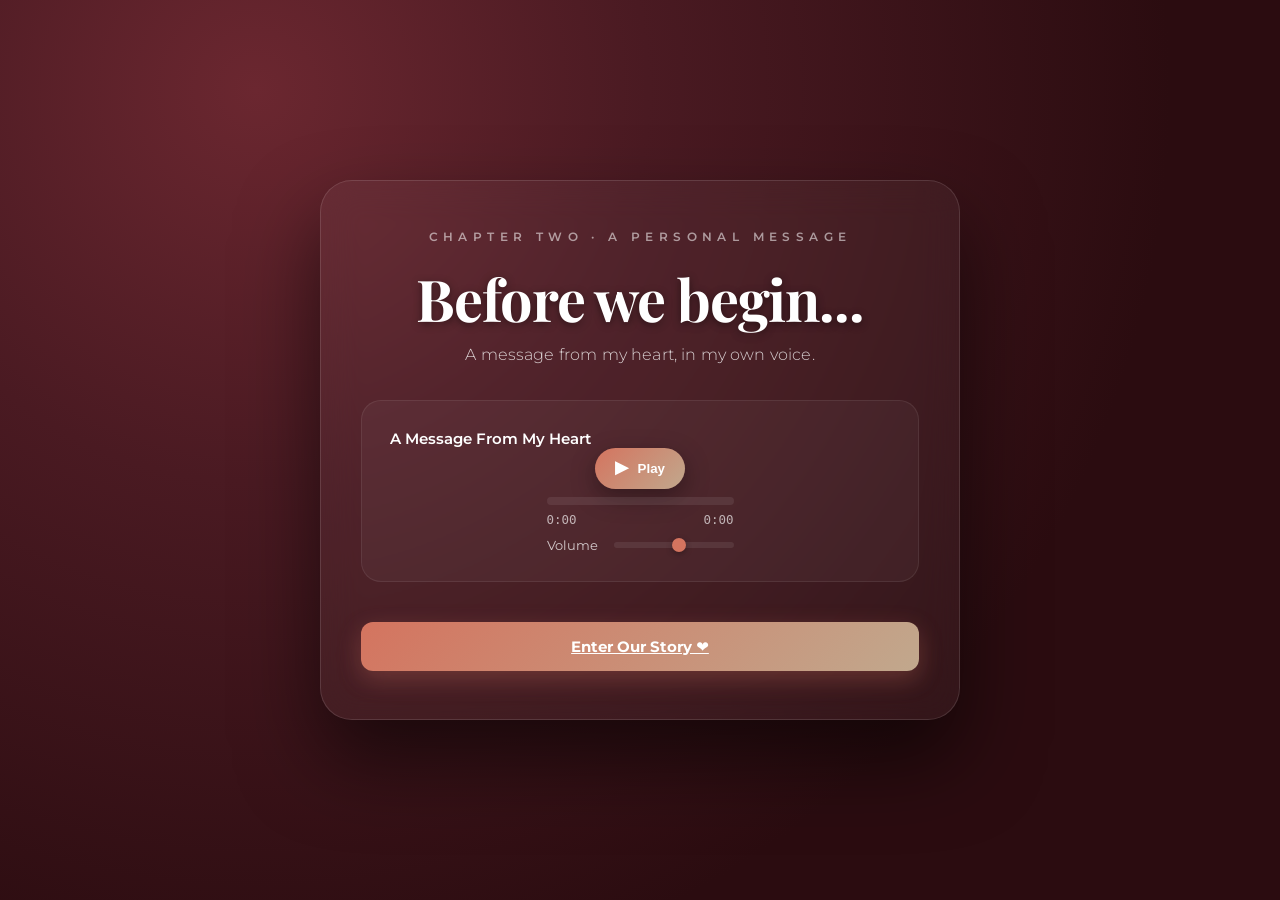
==== commit 9028d5df: "another test" ====
--- a/gateway.html
+++ b/gateway.html
@@ -3,7 +3,7 @@
 <head>
   <meta charset="UTF-8" />
   <meta name="viewport" content="width=device-width, initial-scale=1.0" />
-  <title>RTJourney - Gateway</title>
+  <title>TheRTJourney</title>
   <link rel="stylesheet" href="style.css" />
   <link href="https://fonts.googleapis.com/css2?family=Playfair+Display:wght@600;700;900&family=Montserrat:wght@300;400;600;700&display=swap" rel="stylesheet">
 </head>
--- a/style.css
+++ b/style.css
@@ -88,6 +88,38 @@
   background-color: #000;
 }
 
+header.sticky-nav.index-nav {
+  position: fixed;
+  top: 0;
+  left: 0;
+  right: 0;
+  width: 100%;
+  height: 6rem;
+  background: rgba(255,255,255,0.96);
+  border-bottom: 1px solid rgba(0,0,0,0.08);
+  backdrop-filter: blur(12px);
+  z-index: 999;
+}
+
+header.sticky-nav.index-nav .nav-content {
+  justify-content: center;
+  padding-top: 0.75rem;
+}
+
+header.sticky-nav.index-nav .nav-title-group h1 {
+  font-size: 2.9rem;
+  font-weight: 900;
+  color: var(--foreground);
+  text-shadow: none;
+}
+
+header.sticky-nav.index-nav .nav-title-group p {
+  font-size: 1.2rem;
+  font-weight: 600;
+  color: var(--muted-foreground);
+  text-shadow: none;
+}
+
 header.sticky-nav .nav-bg-wrapper {
   position: relative;
   width: 100%;
@@ -1337,20 +1369,55 @@
 
 /* Chapter 1: Welcome experience elements */
 .welcome-container {
-  display: flex;
-  flex-direction: column;
-  align-items: center;
+  display: grid;
+  grid-template-columns: 1fr;
+  gap: 2rem;
+  align-items: start;
   justify-content: center;
-  min-height: calc(100vh - 8rem);
-  padding: 2rem 1.5rem;
+  justify-items: center;
+  min-height: calc(100vh - 6rem);
+  padding: 8rem 1.5rem 2.5rem;
   position: relative;
   overflow: hidden;
+  max-width: 1100px;
+  margin: 0 auto;
+}
+
+@media (min-width: 900px) {
+  .welcome-container {
+    padding: 8rem 2rem 3rem;
+  }
 }
 
 .welcome-title-group {
   text-align: center;
-  margin-bottom: 2.5rem;
+  margin: 0;
+  align-self: center;
   z-index: 10;
+  max-width: 48rem;
+  width: 100%;
+}
+
+.welcome-title-group p {
+  max-width: 42rem;
+  margin: 0.75rem auto 0;
+}
+
+.welcome-container .memory-jar-container,
+.welcome-container .continue-panel,
+.welcome-container #unlock-reward,
+.welcome-container .progress-bar-container {
+  justify-self: center;
+}
+
+.welcome-container .memory-jar-container {
+  width: 140px;
+  max-width: 140px;
+  margin: 0 auto;
+}
+
+.welcome-container .continue-panel {
+  max-width: 360px;
 }
 
 .welcome-title-group h2 {
@@ -1369,10 +1436,14 @@
 /* Treasure Hunt styles */
 .progress-bar-container {
   width: 100%;
-  max-width: 320px;
+  max-width: 420px;
   background-color: rgba(212, 116, 95, 0.05);
   border: 1px solid var(--border);
+  border-radius: 9999px;
+  overflow: hidden;
+  position: relative;
   height: 2.5rem;
+  margin-bottom: 1rem;
 
 /* Floating CTA that navigates to the next chapters page */
 .floating-cta {
@@ -1399,32 +1470,137 @@
 /* Next page content styles */
 .next-main {
   min-height: calc(100vh - 8rem);
-  padding: 4rem 1.5rem;
-  display: flex;
-  align-items: flex-start;
+  padding: 4rem 1.5rem 3rem;
+  display: grid;
+  place-items: center;
+  gap: 2.5rem;
+}
+
+.next-grid {
+  display: grid;
+  width: min(1200px, 100%);
+  gap: 2.5rem;
+  grid-template-columns: 1fr;
+  justify-items: center;
+  align-items: center;
+}
+
+@media (min-width: 900px) {
+  .next-grid {
+    grid-template-columns: repeat(2, minmax(320px, 1fr));
+    grid-template-rows: repeat(2, minmax(360px, auto));
+    gap: 3rem;
+  }
+}
+
+.next-panel {
+  width: min(85vw, 380px);
+  height: min(85vw, 380px);
+  border-radius: 50%;
+  background: rgba(255,255,255,0.95);
+  backdrop-filter: blur(14px);
+  border: 1px solid rgba(212,116,95,0.22);
+  display: flex;
+  align-items: center;
   justify-content: center;
-  gap: 2rem;
-}
-.next-card {
-  background: rgba(255,255,255,0.92);
-  border: 1px solid rgba(0,0,0,0.04);
-  border-radius: 1rem;
+  text-align: center;
   padding: 2rem;
-  max-width: 60rem;
-  width: 100%;
-  box-shadow: var(--shadow-md);
-}
-.next-section-header {
+  box-shadow: 0 30px 75px rgba(0,0,0,0.14);
+  position: relative;
+  z-index: 1;
+  overflow: hidden;
+  transition: transform 0.35s ease, box-shadow 0.35s ease, border-color 0.25s ease, background 0.25s ease;
+}
+
+.next-panel::before {
+  content: '';
+  position: absolute;
+  inset: 0;
+  border-radius: 50%;
+  background: radial-gradient(circle at 20% 20%, rgba(255,255,255,0.55), transparent 40%);
+  pointer-events: none;
+}
+
+.next-panel-inner {
+  display: flex;
+  flex-direction: column;
+  align-items: center;
+  justify-content: center;
+  gap: 1rem;
+}
+
+.next-panel h2 {
+  font-size: clamp(1.5rem, 2.6vw, 2rem);
+  margin: 0;
+}
+
+.next-panel p {
+  color: var(--muted-foreground);
+  line-height: 1.6;
+  font-size: clamp(0.9rem, 1.1vw, 1rem);
+}
+
+.next-panel p:last-child {
+  margin-bottom: 0;
+}
+
+.next-panel-chapters {
+  grid-column: 1 / 2;
+  grid-row: 1 / 2;
+  justify-self: start;
+  align-self: start;
+  transform: translate(-12px, -12px);
+}
+
+.next-panel-one-last {
+  grid-column: 2 / 3;
+  grid-row: 2 / 3;
+  justify-self: end;
+  align-self: end;
+  transform: translate(12px, 12px);
+}
+
+.next-panel:hover {
+  transform: translateY(-10px) scale(1.03);
+  border-color: var(--primary);
+  box-shadow: 0 35px 80px rgba(0,0,0,0.15);
+  background: linear-gradient(180deg, rgba(255,255,255,0.98), rgba(250,244,239,0.96));
+}
+
+@media (max-width: 900px) {
+  .next-grid {
+    grid-template-columns: 1fr;
+  }
+  .next-panel-chapters,
+  .next-panel-one-last {
+    transform: none;
+    justify-self: center;
+    align-self: center;
+  }
+}
+
+.next-actions {
   text-align: center;
-  margin-bottom: 1rem;
-}
-.next-section-header h2 { font-size: 2rem; color: #111; }
-.next-section-header p { color: rgba(0,0,0,0.6); }
-.next-columns { display: grid; grid-template-columns: 1fr; gap: 1.5rem; }
-@media (min-width: 768px) { .next-columns { grid-template-columns: 1fr 1fr; } }
-.next-section { background: transparent; padding: 1rem; border-radius: 0.75rem; }
-.next-section h3 { margin-bottom: 0.5rem; font-size: 1.25rem; }
-.next-section p { color: var(--muted-foreground); line-height: 1.5; }
+  width: 100%;
+}
+
+.panel-signature {
+  margin-top: 1rem;
+  font-weight: 700;
+}
+
+html {
+  font-size: clamp(14px, 1.2vw, 16px);
+}
+
+body {
+  min-width: 320px;
+}
+
+img, svg, video {
+  max-width: 100%;
+  height: auto;
+}
 
 /* Interactive CTA Section on story page */
 .next-cta-section {
@@ -1496,6 +1672,18 @@
   z-index: 10;
 }
 
+.progress-bar-container {
+  width: 100%;
+  max-width: 420px;
+  background-color: rgba(212, 116, 95, 0.05);
+  border: 1px solid var(--border);
+  border-radius: 9999px;
+  overflow: hidden;
+  position: relative;
+  height: 2.5rem;
+  margin-bottom: 1.5rem;
+}
+
 .progress-bar-container span {
   font-size: 0.85rem;
   font-weight: 600;
@@ -1520,13 +1708,14 @@
   position: absolute;
   font-size: 1.5rem;
   cursor: pointer;
-  z-index: 20;
+  z-index: 9999;
   transition: all 0.3s ease;
   user-select: none;
   animation: heartPulse 1.8s ease-in-out infinite alternate;
   display: flex;
   align-items: center;
   justify-content: center;
+  touch-action: manipulation;
 }
 
 .hidden-heart:hover {
@@ -1781,7 +1970,7 @@
   flex-direction: column;
   align-items: center;
 }
-}
+
 
 .player-header {
   width: 100%;
@@ -1919,13 +2108,13 @@
   background: linear-gradient(135deg, var(--primary), var(--accent));
   color: white;
   border: none;
-  font-size: 0.9rem;
-  font-weight: 600;
-  padding: 0.85rem 1.5rem;
+  font-size: 0.95rem;
+  font-weight: 700;
+  padding: 0.95rem 1.5rem;
   border-radius: 0.75rem;
   cursor: pointer;
   box-shadow: 0 8px 24px rgba(212, 116, 95, 0.3);
-  transition: all 0.3s ease;
+  transition: all 0.25s ease;
 }
 
 .btn-enter-story:hover {
@@ -1935,6 +2124,14 @@
 
 .btn-enter-story:active {
   transform: scale(0.97);
+}
+
+.btn-enter-story.disabled,
+.btn-enter-story[aria-disabled="true"] {
+  pointer-events: none;
+  opacity: 0.55;
+  cursor: not-allowed;
+  box-shadow: none;
 }
 
 .btn-skip-gateway {
